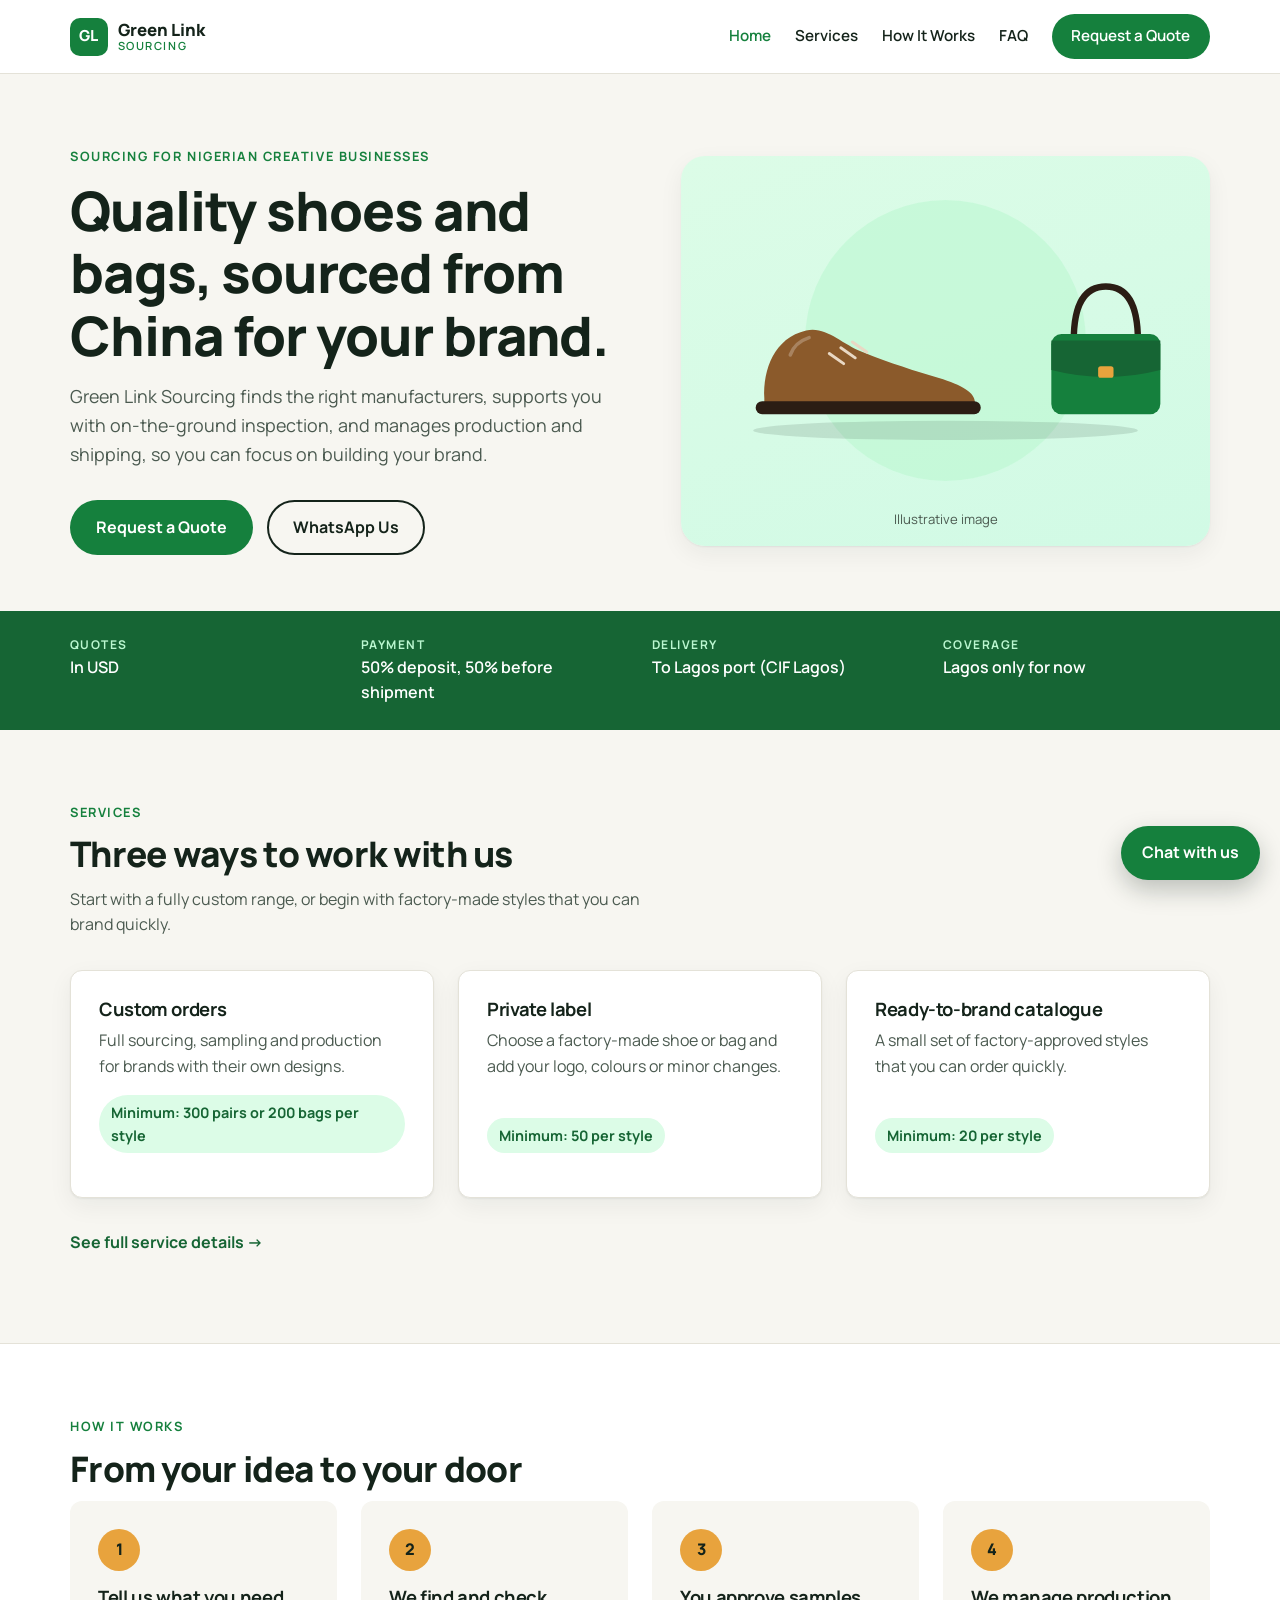
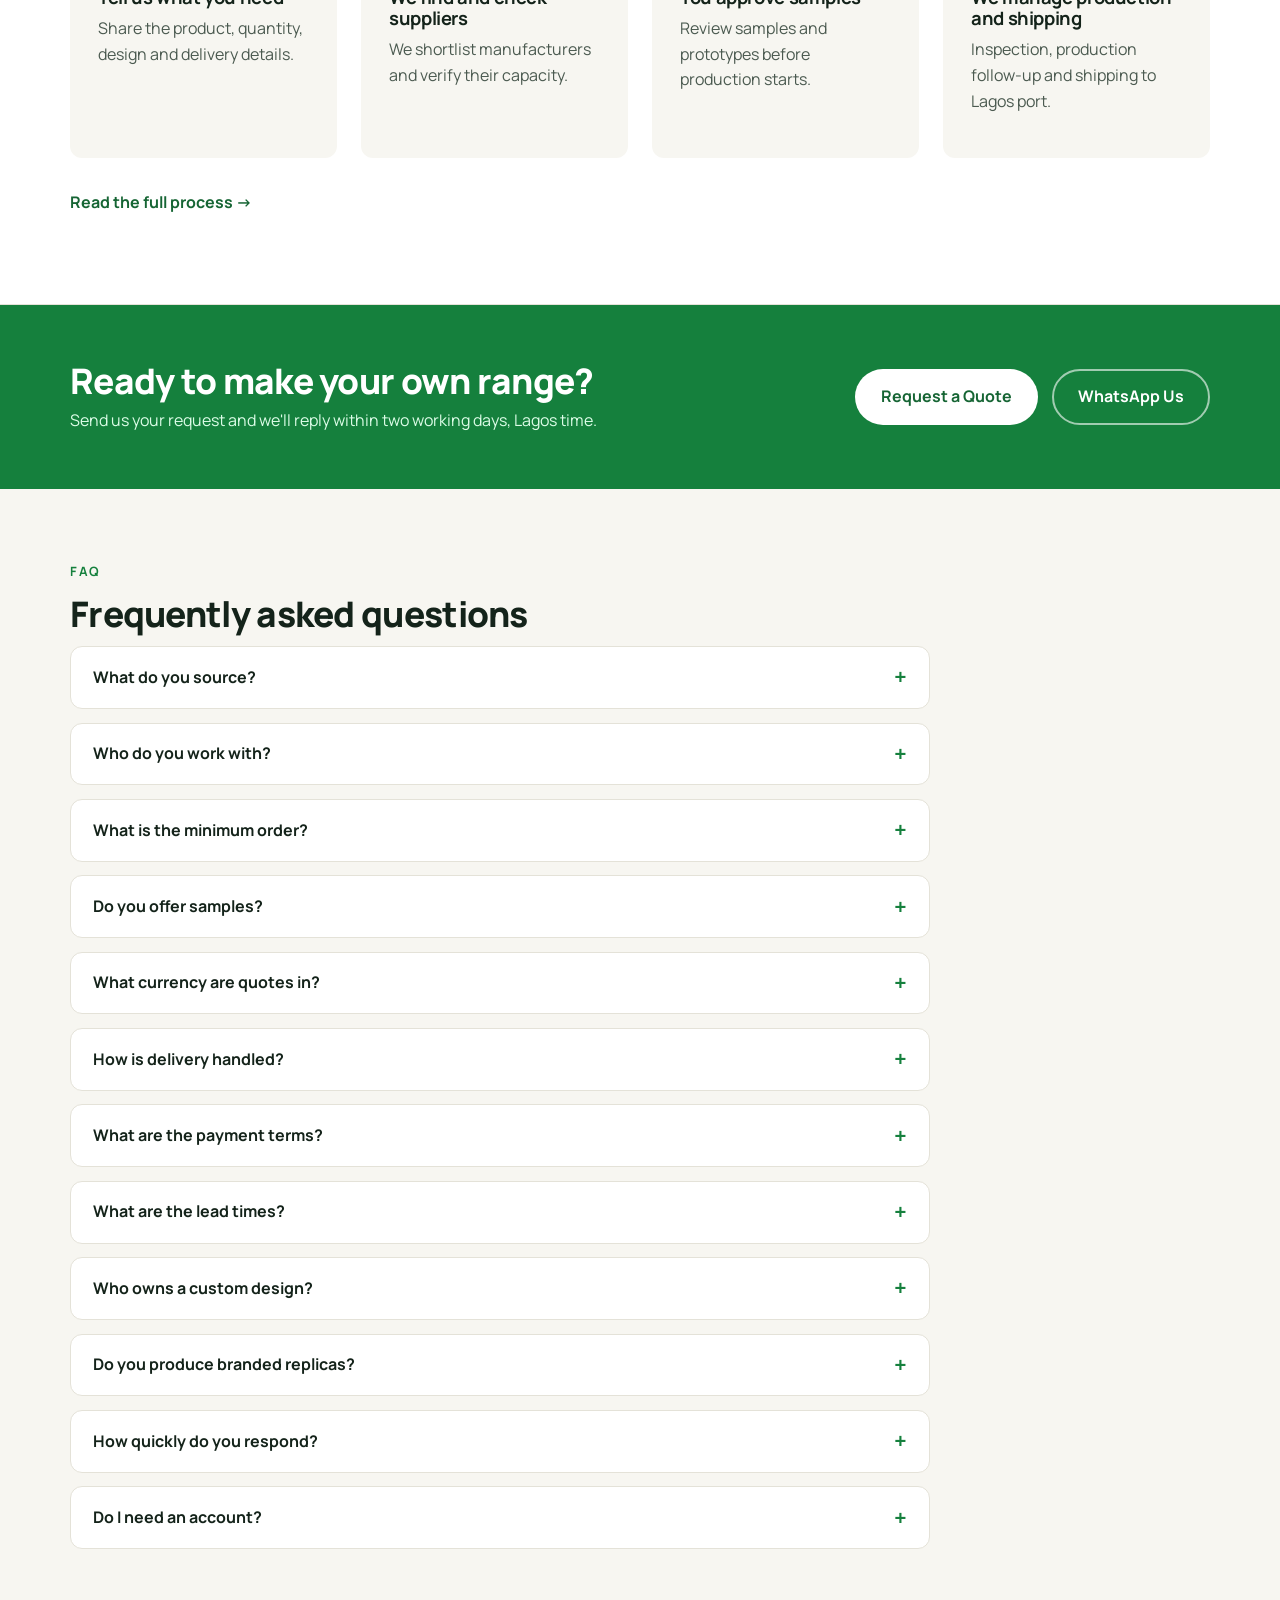
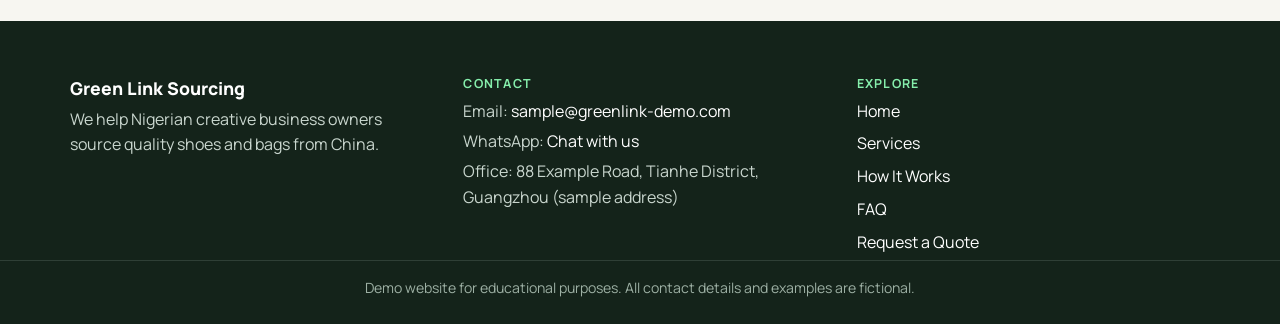
==== index.html @ 5f779cd2 "second commit" ====
<!DOCTYPE html>
<html lang="en">
<head>
  <meta charset="UTF-8">
  <meta name="viewport" content="width=device-width, initial-scale=1.0">
  <title>Green Link Sourcing | Shoes and Bags from China for Nigerian Brands</title>
  <meta name="description" content="Green Link Sourcing helps Nigerian creative business owners source quality shoes and bags from China. Manufacturer matching, on-the-ground inspection, production and shipping. Demo website for educational purposes.">
  <meta property="og:title" content="Green Link Sourcing">
  <meta property="og:description" content="Quality shoes and bags, sourced from China for Nigerian creative brands.">
  <meta property="og:type" content="website">
  <link rel="icon" href="images/favicon.svg" type="image/svg+xml">
  <link rel="preconnect" href="https://fonts.googleapis.com">
  <link rel="preconnect" href="https://fonts.gstatic.com" crossorigin>
  <link href="https://fonts.googleapis.com/css2?family=Manrope:wght@400;500;600;700;800&display=swap" rel="stylesheet">
  <link rel="stylesheet" href="css/styles.css">
</head>
<body>

<a class="skip-link" href="#content">Skip to content</a>

<header class="site-header">
  <div class="container nav-wrap">
    <a href="index.html" class="logo" aria-label="Green Link Sourcing home">
      <span class="logo-mark" aria-hidden="true">GL</span>
      <span class="logo-text">Green Link <small>Sourcing</small></span>
    </a>
    <button class="nav-toggle" aria-label="Open menu" aria-expanded="false" aria-controls="main-nav">Menu</button>
    <nav class="main-nav" id="main-nav" aria-label="Main">
      <a href="index.html">Home</a>
      <a href="services.html">Services</a>
      <a href="how-it-works.html">How It Works</a>
      <a href="faq.html">FAQ</a>
      <a href="quote.html" class="btn btn-primary btn-small">Request a Quote</a>
    </nav>
  </div>
</header>

<main id="content">
  <section class="hero">
    <div class="container hero-grid">
      <div class="hero-copy">
        <p class="eyebrow">Sourcing for Nigerian creative businesses</p>
        <h1>Quality shoes and bags, sourced from China for your brand.</h1>
        <p class="lead">Green Link Sourcing finds the right manufacturers, supports you with on-the-ground inspection, and manages production and shipping, so you can focus on building your brand.</p>
        <div class="hero-actions">
          <a href="quote.html" class="btn btn-primary">Request a Quote</a>
          <a href="https://wa.me/234XXXXXXXXXX" class="btn btn-outline" target="_blank" rel="noopener">WhatsApp Us</a>
        </div>
      </div>
      <figure class="hero-art">
        <img src="images/hero.svg" alt="Illustration of a brown leather shoe and a green handbag" width="600" height="400">
        <figcaption>Illustrative image</figcaption>
      </figure>
    </div>
  </section>

  <section class="terms-strip" aria-label="Terms at a glance">
    <div class="container terms-grid">
      <div><span class="terms-label">Quotes</span><span class="terms-value">In USD</span></div>
      <div><span class="terms-label">Payment</span><span class="terms-value">50% deposit, 50% before shipment</span></div>
      <div><span class="terms-label">Delivery</span><span class="terms-value">To Lagos port (CIF Lagos)</span></div>
      <div><span class="terms-label">Coverage</span><span class="terms-value">Lagos only for now</span></div>
    </div>
  </section>

  <section class="section">
    <div class="container">
      <p class="eyebrow">Services</p>
      <h2>Three ways to work with us</h2>
      <p class="section-intro">Start with a fully custom range, or begin with factory-made styles that you can brand quickly.</p>
      <div class="card-grid">
        <article class="card tier-card">
          <h3>Custom orders</h3>
          <p>Full sourcing, sampling and production for brands with their own designs.</p>
          <p class="moq">Minimum: 300 pairs or 200 bags per style</p>
        </article>
        <article class="card tier-card">
          <h3>Private label</h3>
          <p>Choose a factory-made shoe or bag and add your logo, colours or minor changes.</p>
          <p class="moq">Minimum: 50 per style</p>
        </article>
        <article class="card tier-card">
          <h3>Ready-to-brand catalogue</h3>
          <p>A small set of factory-approved styles that you can order quickly.</p>
          <p class="moq">Minimum: 20 per style</p>
        </article>
      </div>
      <p class="link-row"><a href="services.html">See full service details &rarr;</a></p>
    </div>
  </section>

  <section class="section section-alt">
    <div class="container">
      <p class="eyebrow">How it works</p>
      <h2>From your idea to your door</h2>
      <div class="steps steps-compact">
        <div class="step">
          <div class="step-number">1</div>
          <h3>Tell us what you need</h3>
          <p>Share the product, quantity, design and delivery details.</p>
        </div>
        <div class="step">
          <div class="step-number">2</div>
          <h3>We find and check suppliers</h3>
          <p>We shortlist manufacturers and verify their capacity.</p>
        </div>
        <div class="step">
          <div class="step-number">3</div>
          <h3>You approve samples</h3>
          <p>Review samples and prototypes before production starts.</p>
        </div>
        <div class="step">
          <div class="step-number">4</div>
          <h3>We manage production and shipping</h3>
          <p>Inspection, production follow-up and shipping to Lagos port.</p>
        </div>
      </div>
      <p class="link-row"><a href="how-it-works.html">Read the full process &rarr;</a></p>
    </div>
  </section>

  <section class="cta-band">
    <div class="container cta-inner">
      <div>
        <h2>Ready to make your own range?</h2>
        <p>Send us your request and we'll reply within two working days, Lagos time.</p>
      </div>
      <div class="cta-actions">
        <a href="quote.html" class="btn btn-light">Request a Quote</a>
        <a href="https://wa.me/234XXXXXXXXXX" class="btn btn-ghost" target="_blank" rel="noopener">WhatsApp Us</a>
      </div>
    </div>
  </section>

  <section class="section" id="faq">
    <div class="container">
      <p class="eyebrow">FAQ</p>
      <h2>Frequently asked questions</h2>
      <div class="faq-list" data-faq></div>
    </div>
  </section>
</main>

<footer class="site-footer">
  <div class="container footer-grid">
    <div>
      <p class="footer-brand">Green Link Sourcing</p>
      <p>We help Nigerian creative business owners source quality shoes and bags from China.</p>
    </div>
    <div>
      <p class="footer-heading">Contact</p>
      <p>Email: <a href="mailto:sample@greenlink-demo.com">sample@greenlink-demo.com</a></p>
      <p>WhatsApp: <a href="https://wa.me/234XXXXXXXXXX" target="_blank" rel="noopener">Chat with us</a></p>
      <p>Office: 88 Example Road, Tianhe District, Guangzhou (sample address)</p>
    </div>
    <div>
      <p class="footer-heading">Explore</p>
      <div class="footer-links">
        <a href="index.html">Home</a>
        <a href="services.html">Services</a>
        <a href="how-it-works.html">How It Works</a>
        <a href="faq.html">FAQ</a>
        <a href="quote.html">Request a Quote</a>
      </div>
    </div>
  </div>
  <p class="demo-note">Demo website for educational purposes. All contact details and examples are fictional.</p>
</footer>

<script src="js/main.js"></script>
</body>
</html>
---- css/styles.css ----
:root {
  --green: #15803D;
  --green-dark: #166534;
  --green-soft: #DCFCE7;
  --green-mist: #F0FDF4;
  --ink: #14231A;
  --muted: #4B5A50;
  --cream: #F7F6F1;
  --white: #FFFFFF;
  --line: #E4E2D8;
  --amber: #E8A33D;
  --radius: 12px;
  --shadow: 0 1px 2px rgba(20, 35, 26, 0.06), 0 8px 24px rgba(20, 35, 26, 0.06);
}

* { box-sizing: border-box; }
html { scroll-behavior: smooth; }

body {
  margin: 0;
  font-family: "Manrope", system-ui, -apple-system, "Segoe UI", Roboto, Arial, sans-serif;
  color: var(--ink);
  background: var(--cream);
  line-height: 1.6;
  -webkit-font-smoothing: antialiased;
}

img { max-width: 100%; display: block; }
a { color: var(--green-dark); }
h1, h2, h3 { line-height: 1.15; color: var(--ink); letter-spacing: -0.02em; margin: 0; }
h1 { font-size: clamp(2.1rem, 4.6vw, 3.4rem); font-weight: 800; margin-bottom: 1rem; }
h2 { font-size: clamp(1.6rem, 3vw, 2.2rem); font-weight: 800; margin-bottom: 0.75rem; }
h3 { font-size: 1.15rem; font-weight: 700; margin-bottom: 0.5rem; }
p { color: var(--muted); margin: 0 0 1rem; }
:focus-visible { outline: 3px solid var(--amber); outline-offset: 2px; border-radius: 4px; }

.container { width: min(1140px, 92%); margin: 0 auto; }
.narrow { max-width: 780px; }
.hidden { display: none !important; }

.skip-link {
  position: absolute;
  left: -999px;
  top: 0;
  background: var(--ink);
  color: var(--white);
  padding: 0.5rem 1rem;
  z-index: 200;
}
.skip-link:focus { left: 1rem; top: 1rem; }

.eyebrow {
  font-size: 0.8rem;
  font-weight: 700;
  letter-spacing: 0.12em;
  text-transform: uppercase;
  color: var(--green);
  margin-bottom: 0.75rem;
}
.lead { font-size: 1.12rem; max-width: 60ch; }
.section-intro { max-width: 60ch; margin-bottom: 2rem; }
.link-row { margin-top: 2rem; font-weight: 700; }
.link-row a { text-decoration: none; }
.link-row a:hover { text-decoration: underline; }

/* Header */
.site-header {
  background: var(--white);
  border-bottom: 1px solid var(--line);
  position: sticky;
  top: 0;
  z-index: 50;
  transition: box-shadow 0.2s;
}
.site-header.scrolled { box-shadow: var(--shadow); }
.nav-wrap {
  display: flex;
  align-items: center;
  justify-content: space-between;
  padding: 0.9rem 0;
  position: relative;
}
.logo {
  display: flex;
  align-items: center;
  gap: 0.6rem;
  text-decoration: none;
  color: var(--ink);
}
.logo-mark {
  width: 38px;
  height: 38px;
  border-radius: 10px;
  background: var(--green);
  color: var(--white);
  font-weight: 800;
  font-size: 0.95rem;
  display: grid;
  place-items: center;
  letter-spacing: 0.02em;
}
.logo-text { font-weight: 800; font-size: 1.05rem; line-height: 1.1; }
.logo-text small { display: block; font-size: 0.7rem; font-weight: 600; letter-spacing: 0.14em; text-transform: uppercase; color: var(--green); }

.nav-toggle {
  display: none;
  background: none;
  border: 1px solid var(--line);
  border-radius: 8px;
  font: inherit;
  font-weight: 600;
  padding: 0.4rem 0.8rem;
  cursor: pointer;
  color: var(--ink);
}
.main-nav { display: flex; align-items: center; gap: 1.5rem; }
.main-nav a {
  color: var(--ink);
  text-decoration: none;
  font-weight: 600;
  font-size: 0.95rem;
}
.main-nav a:hover { color: var(--green); }
.main-nav a.active { color: var(--green); }
.main-nav a.btn-primary { color: var(--white); }

/* Buttons */
.btn {
  display: inline-block;
  padding: 0.8rem 1.5rem;
  border-radius: 999px;
  font-weight: 700;
  font-size: 1rem;
  font-family: inherit;
  text-decoration: none;
  border: 2px solid transparent;
  cursor: pointer;
  transition: background 0.2s, color 0.2s, border-color 0.2s;
}
.btn-primary { background: var(--green); color: var(--white); }
.btn-primary:hover { background: var(--green-dark); }
.btn-outline { border-color: var(--ink); color: var(--ink); background: transparent; }
.btn-outline:hover { background: var(--ink); color: var(--white); }
.btn-light { background: var(--white); color: var(--green-dark); }
.btn-light:hover { background: var(--green-soft); }
.btn-ghost { border-color: rgba(255, 255, 255, 0.6); color: var(--white); background: transparent; }
.btn-ghost:hover { background: rgba(255, 255, 255, 0.12); }
.btn-small { padding: 0.5rem 1.1rem; font-size: 0.92rem; }

/* Hero */
.hero { padding: 4.5rem 0 3.5rem; }
.hero-grid {
  display: grid;
  grid-template-columns: 1.05fr 1fr;
  gap: 3.5rem;
  align-items: center;
}
.hero-actions { display: flex; gap: 0.9rem; flex-wrap: wrap; margin-top: 2rem; }
.hero-art {
  margin: 0;
  background: linear-gradient(160deg, var(--green-soft), #D1FAE5);
  border-radius: 24px;
  padding: 1.5rem 1.5rem 1rem;
  box-shadow: var(--shadow);
}
.hero-art img { width: 100%; height: auto; }
.hero-art figcaption {
  text-align: center;
  font-size: 0.82rem;
  color: var(--muted);
  margin-top: 0.5rem;
}

/* Terms strip */
.terms-strip { background: var(--green-dark); color: var(--white); padding: 1.5rem 0; }
.terms-grid {
  display: grid;
  grid-template-columns: repeat(4, 1fr);
  gap: 1.5rem;
}
.terms-label {
  display: block;
  font-size: 0.75rem;
  text-transform: uppercase;
  letter-spacing: 0.12em;
  color: #BBF7D0;
  font-weight: 700;
}
.terms-value { display: block; font-weight: 600; }

/* Sections */
.section { padding: 4.5rem 0; }
.section-alt { background: var(--white); border-top: 1px solid var(--line); border-bottom: 1px solid var(--line); }
.page-hero { padding: 4rem 0 1.5rem; }

/* Cards */
.card-grid {
  display: grid;
  grid-template-columns: repeat(auto-fit, minmax(250px, 1fr));
  gap: 1.5rem;
}
.card {
  background: var(--white);
  border: 1px solid var(--line);
  border-radius: var(--radius);
  padding: 1.75rem;
  box-shadow: var(--shadow);
}
.tier-card { display: flex; flex-direction: column; }
.tier-card p:last-child { margin-top: auto; }
.moq {
  display: inline-block;
  background: var(--green-soft);
  color: var(--green-dark) !important;
  font-weight: 700;
  font-size: 0.9rem;
  padding: 0.35rem 0.75rem;
  border-radius: 999px;
  align-self: flex-start;
  margin-top: 0.75rem;
}

/* Steps */
.steps {
  display: grid;
  grid-template-columns: repeat(auto-fit, minmax(230px, 1fr));
  gap: 1.5rem;
}
.steps-compact { margin-top: 0.5rem; }
.step {
  background: var(--cream);
  border-radius: var(--radius);
  padding: 1.75rem;
}
.step-number {
  width: 42px;
  height: 42px;
  border-radius: 50%;
  background: var(--amber);
  color: var(--ink);
  font-weight: 800;
  display: grid;
  place-items: center;
  margin-bottom: 1rem;
}

/* Terms table (How It Works) */
.terms-table {
  margin: 0;
  background: var(--white);
  border: 1px solid var(--line);
  border-radius: var(--radius);
  overflow: hidden;
}
.terms-table div {
  display: grid;
  grid-template-columns: 220px 1fr;
  gap: 1rem;
  padding: 1rem 1.5rem;
  border-bottom: 1px solid var(--line);
}
.terms-table div:last-child { border-bottom: none; }
.terms-table dt { font-weight: 700; color: var(--ink); }
.terms-table dd { margin: 0; color: var(--muted); }

/* Services detail */
.tier-stack { display: grid; gap: 1.5rem; }
.tier-detail {
  background: var(--white);
  border: 1px solid var(--line);
  border-radius: var(--radius);
  padding: 2rem;
  display: grid;
  grid-template-columns: 1.2fr 1fr;
  gap: 2rem;
  box-shadow: var(--shadow);
}
.tier-tag {
  display: inline-block;
  font-size: 0.78rem;
  font-weight: 700;
  text-transform: uppercase;
  letter-spacing: 0.1em;
  color: var(--green-dark);
  background: var(--green-soft);
  padding: 0.25rem 0.65rem;
  border-radius: 999px;
  margin-bottom: 0.9rem;
}
.tier-facts { margin: 0; display: grid; gap: 1rem; align-content: start; }
.tier-facts div { border-left: 3px solid var(--green); padding-left: 1rem; }
.tier-facts dt { font-size: 0.8rem; text-transform: uppercase; letter-spacing: 0.1em; color: var(--muted); font-weight: 700; }
.tier-facts dd { margin: 0.15rem 0 0; font-weight: 600; color: var(--ink); }
.notes {
  margin-top: 2.5rem;
  background: var(--green-mist);
  border: 1px solid var(--green-soft);
  border-radius: var(--radius);
  padding: 1.75rem 2rem;
}
.notes ul { margin: 0; padding-left: 1.2rem; color: var(--muted); }
.notes li { margin-bottom: 0.4rem; }

/* CTA band */
.cta-band { background: var(--green); color: var(--white); padding: 3.5rem 0; }
.cta-band h2 { color: var(--white); margin-bottom: 0.4rem; }
.cta-band p { color: #DCFCE7; margin: 0; }
.cta-inner { display: flex; justify-content: space-between; align-items: center; gap: 2rem; flex-wrap: wrap; }
.cta-actions { display: flex; gap: 0.9rem; flex-wrap: wrap; }

/* FAQ */
.faq-list { display: grid; gap: 0.85rem; max-width: 860px; }
.faq-list details {
  background: var(--white);
  border: 1px solid var(--line);
  border-radius: var(--radius);
  padding: 1.1rem 1.4rem;
  transition: border-color 0.2s;
}
.faq-list details[open] { border-color: var(--green); }
.faq-list summary {
  cursor: pointer;
  font-weight: 700;
  color: var(--ink);
  list-style: none;
  display: flex;
  justify-content: space-between;
  align-items: center;
  gap: 1rem;
}
.faq-list summary::-webkit-details-marker { display: none; }
.faq-list summary::after {
  content: "+";
  font-size: 1.4rem;
  line-height: 1;
  color: var(--green);
  transition: transform 0.2s;
}
.faq-list details[open] summary::after { content: "–"; }
.faq-list details p { margin: 0.8rem 0 0; }

/* Quote form */
.quote-form {
  background: var(--white);
  border: 1px solid var(--line);
  border-radius: 16px;
  padding: 2.25rem;
  box-shadow: var(--shadow);
}
.form-row {
  display: grid;
  grid-template-columns: 1fr 1fr;
  gap: 1rem;
}
.form-group { margin-bottom: 1.1rem; }
.form-group label {
  display: block;
  font-weight: 700;
  font-size: 0.92rem;
  margin-bottom: 0.4rem;
  color: var(--ink);
}
.form-group input,
.form-group select,
.form-group textarea {
  width: 100%;
  padding: 0.7rem 0.85rem;
  border: 1px solid var(--line);
  border-radius: 10px;
  font: inherit;
  color: var(--ink);
  background: var(--cream);
}
.form-group input:focus,
.form-group select:focus,
.form-group textarea:focus {
  outline: 2px solid var(--green);
  border-color: transparent;
}
.field-note { font-size: 0.85rem; margin: 0.4rem 0 0; }
.checkbox-group label { font-weight: 500; display: flex; gap: 0.6rem; font-size: 0.95rem; }
.checkbox-group input { width: auto; margin-top: 0.35rem; }
.form-status { color: var(--green-dark); font-weight: 700; min-height: 1.5rem; }
.form-status.error { color: #B42318; }
.confirmation {
  background: var(--white);
  border: 2px solid var(--green);
  border-radius: 16px;
  padding: 2.25rem;
}

/* Footer */
.site-footer {
  background: var(--ink);
  color: #C9D6CE;
  padding: 3rem 0 1.25rem;
  margin-top: 0;
}
.site-footer a { color: var(--white); text-decoration: none; }
.site-footer a:hover { text-decoration: underline; }
.site-footer p { color: #C9D6CE; margin: 0.3rem 0; }
.footer-brand { color: var(--white) !important; font-weight: 800; font-size: 1.1rem; }
.footer-heading { color: #86EFAC !important; font-weight: 700; text-transform: uppercase; letter-spacing: 0.1em; font-size: 0.78rem; }
.footer-grid {
  display: grid;
  grid-template-columns: repeat(3, 1fr);
  gap: 2.5rem;
}
.footer-links { display: flex; flex-direction: column; gap: 0.45rem; }
.demo-note {
  border-top: 1px solid #2F3F36;
  margin-top: 2.5rem;
  padding-top: 1rem;
  font-size: 0.88rem;
  text-align: center;
  color: #9DB0A4 !important;
}

/* Chat widget */
.chat-toggle {
  position: fixed;
  bottom: 1.25rem;
  right: 1.25rem;
  background: var(--green);
  color: var(--white);
  border: none;
  border-radius: 999px;
  padding: 0.9rem 1.3rem;
  font: inherit;
  font-weight: 700;
  cursor: pointer;
  box-shadow: 0 10px 24px rgba(20, 35, 26, 0.25);
  z-index: 100;
}
.chat-toggle:hover { background: var(--green-dark); }
.chat-panel {
  position: fixed;
  bottom: 5.25rem;
  right: 1.25rem;
  width: min(370px, calc(100vw - 2.5rem));
  height: min(480px, calc(100dvh - 8rem));
  background: var(--white);
  border: 1px solid var(--line);
  border-radius: 16px;
  box-shadow: 0 16px 40px rgba(20, 35, 26, 0.25);
  display: flex;
  flex-direction: column;
  z-index: 100;
  overflow: hidden;
}
.chat-panel[hidden] { display: none; }
.chat-header {
  background: var(--green-dark);
  color: var(--white);
  padding: 0.9rem 1.1rem;
  display: flex;
  justify-content: space-between;
  align-items: center;
  font-weight: 700;
}
.chat-close {
  background: none;
  border: none;
  color: var(--white);
  font-size: 1.4rem;
  line-height: 1;
  cursor: pointer;
}
.chat-messages {
  flex: 1;
  overflow-y: auto;
  padding: 1rem;
  display: flex;
  flex-direction: column;
  gap: 0.6rem;
}
.msg {
  max-width: 85%;
  padding: 0.6rem 0.9rem;
  border-radius: 14px;
  font-size: 0.95rem;
  white-space: pre-wrap;
}
.msg.user { align-self: flex-end; background: var(--green); color: var(--white); }
.msg.bot { align-self: flex-start; background: var(--cream); color: var(--ink); border: 1px solid var(--line); }
.chat-form {
  display: flex;
  gap: 0.5rem;
  padding: 0.75rem;
  border-top: 1px solid var(--line);
}
.chat-form input {
  flex: 1;
  min-width: 0;
  padding: 0.6rem 0.8rem;
  border: 1px solid var(--line);
  border-radius: 10px;
  font: inherit;
}
.chat-form button {
  background: var(--green);
  color: var(--white);
  border: none;
  border-radius: 10px;
  padding: 0 1rem;
  font: inherit;
  font-weight: 700;
  cursor: pointer;
}
.chat-form button:disabled { opacity: 0.6; cursor: not-allowed; }
.chat-whatsapp {
  display: block;
  text-align: center;
  font-size: 0.85rem;
  font-weight: 700;
  padding: 0 0.75rem 0.75rem;
}

/* Responsive */
@media (max-width: 960px) {
  .terms-grid { grid-template-columns: repeat(2, 1fr); }
  .tier-detail { grid-template-columns: 1fr; }
}

@media (max-width: 860px) {
  .hero-grid,
  .footer-grid { grid-template-columns: 1fr; }
  .form-row { grid-template-columns: 1fr; }
  .terms-table div { grid-template-columns: 1fr; gap: 0.25rem; }
}

@media (max-width: 760px) {
  .nav-toggle { display: block; }
  .main-nav {
    display: none;
    position: absolute;
    top: 100%;
    left: 0;
    right: 0;
    background: var(--white);
    flex-direction: column;
    align-items: stretch;
    padding: 1rem 4%;
    border-bottom: 1px solid var(--line);
    gap: 0.9rem;
    box-shadow: var(--shadow);
  }
  .main-nav.open { display: flex; }
  .hero { padding: 2.5rem 0; }
  .section { padding: 3rem 0; }
  .quote-form { padding: 1.4rem; }
  .cta-inner { text-align: left; }
  .terms-grid { gap: 1rem; }
}

@media (max-width: 480px) {
  .terms-grid { grid-template-columns: 1fr; }
}
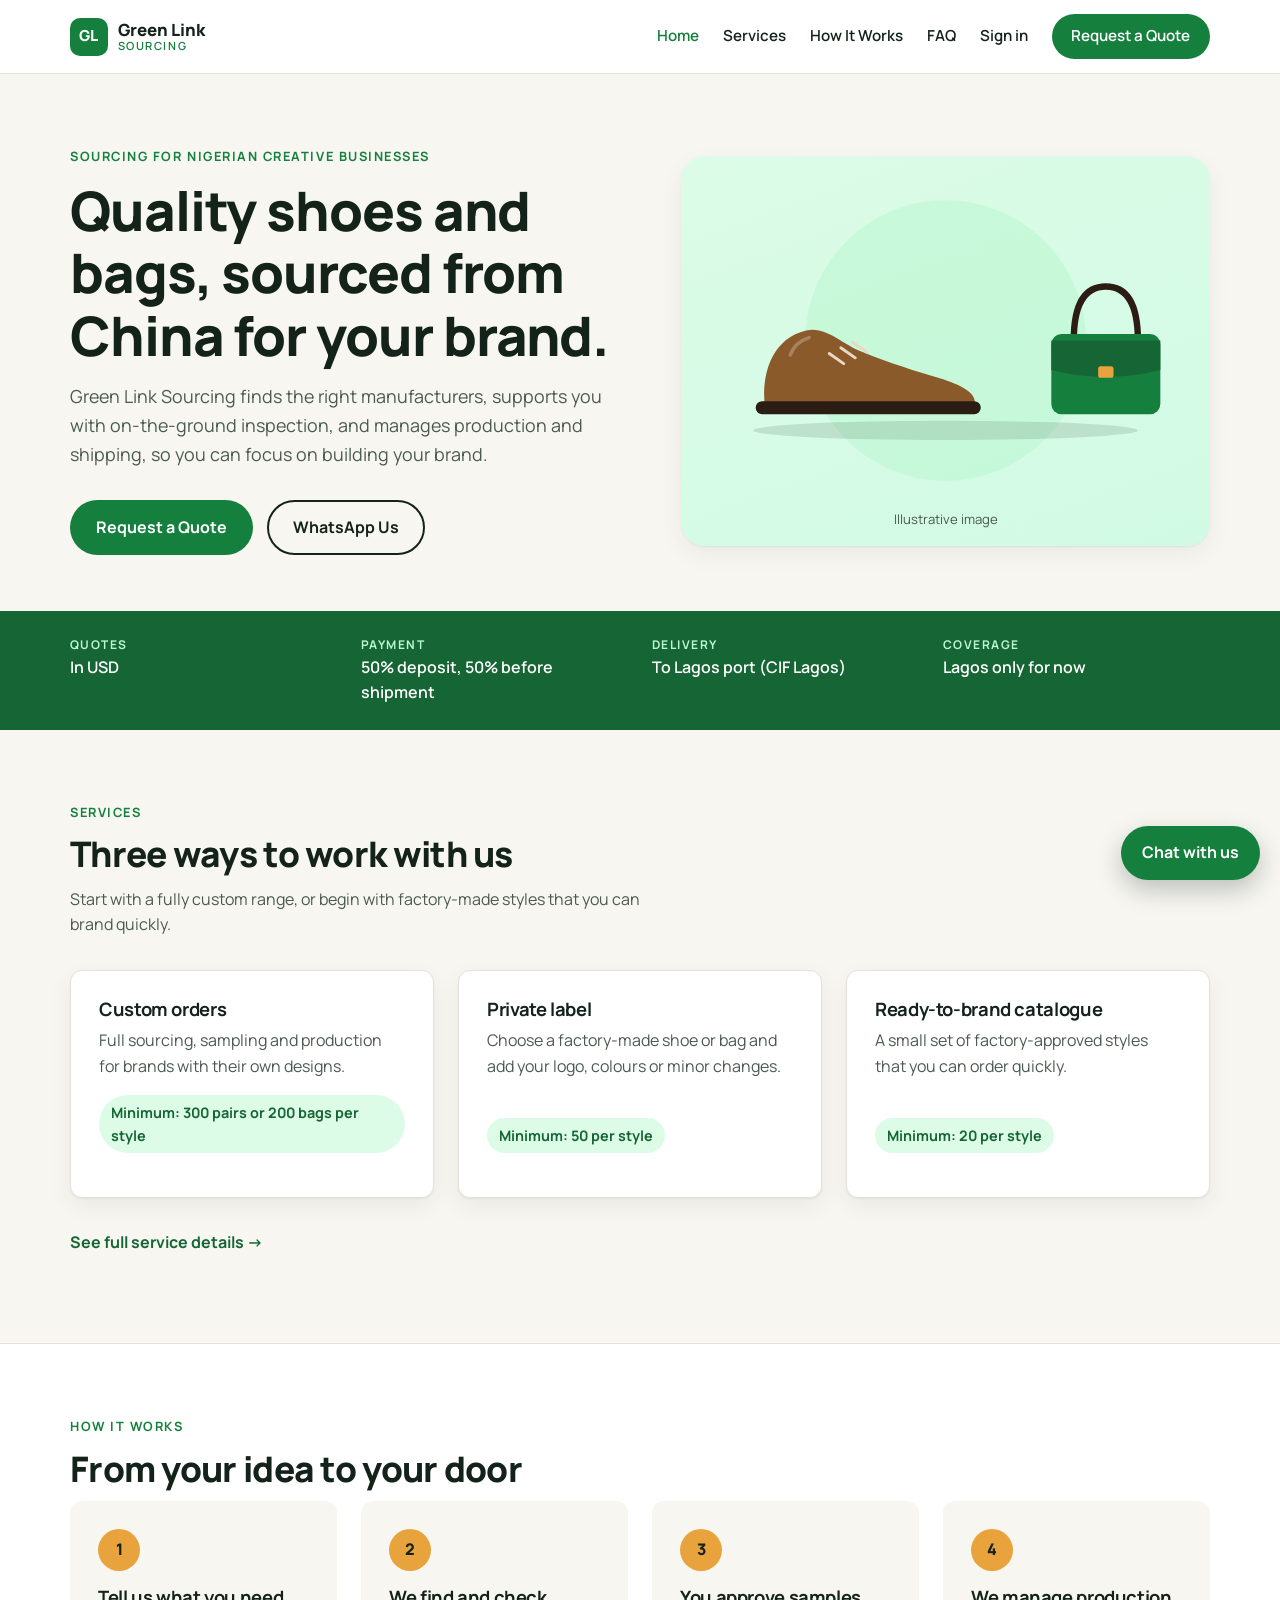
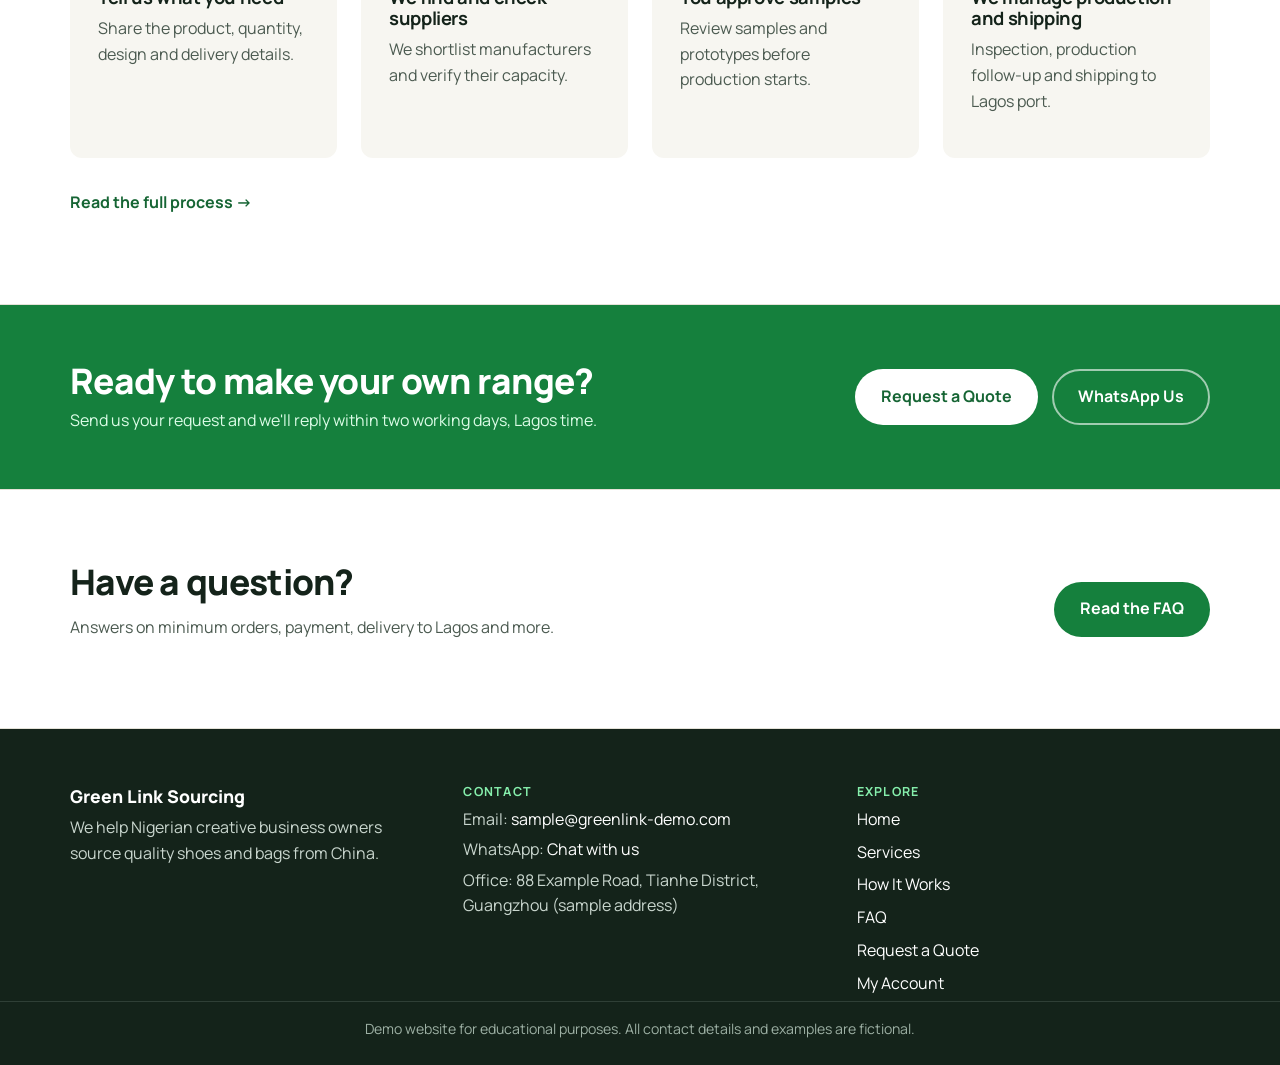
==== commit 1cbfbb03: "v2.0" ====
--- a/index.html
+++ b/index.html
@@ -30,6 +30,7 @@
       <a href="services.html">Services</a>
       <a href="how-it-works.html">How It Works</a>
       <a href="faq.html">FAQ</a>
+      <a href="account.html" class="nav-account">Sign in</a>
       <a href="quote.html" class="btn btn-primary btn-small">Request a Quote</a>
     </nav>
   </div>
@@ -132,11 +133,15 @@
     </div>
   </section>
 
-  <section class="section" id="faq">
-    <div class="container">
-      <p class="eyebrow">FAQ</p>
-      <h2>Frequently asked questions</h2>
-      <div class="faq-list" data-faq></div>
+  <section class="section section-alt faq-teaser">
+    <div class="container cta-inner">
+      <div>
+        <h2>Have a question?</h2>
+        <p>Answers on minimum orders, payment, delivery to Lagos and more.</p>
+      </div>
+      <div class="cta-actions">
+        <a href="faq.html" class="btn btn-primary">Read the FAQ</a>
+      </div>
     </div>
   </section>
 </main>
@@ -161,6 +166,7 @@
         <a href="how-it-works.html">How It Works</a>
         <a href="faq.html">FAQ</a>
         <a href="quote.html">Request a Quote</a>
+        <a href="account.html">My Account</a>
       </div>
     </div>
   </div>
@@ -168,5 +174,6 @@
 </footer>
 
 <script src="js/main.js"></script>
+<script src="js/account.js"></script>
 </body>
 </html>
--- a/css/styles.css
+++ b/css/styles.css
@@ -556,3 +556,126 @@
 @media (max-width: 480px) {
   .terms-grid { grid-template-columns: 1fr; }
 }
+
+/* Account and navigation additions */
+.nav-account { font-weight: 700; color: var(--ink); text-decoration: none; font-size: 0.95rem; }
+.nav-account:hover { color: var(--green); }
+.demo-banner {
+  background: #FEF3C7;
+  border: 1px solid #FCD34D;
+  border-radius: var(--radius);
+  padding: 0.9rem 1.2rem;
+  margin-bottom: 1.5rem;
+}
+.demo-banner p { color: #78350F; margin: 0; font-size: 0.92rem; }
+.tabs {
+  display: inline-flex;
+  gap: 0.25rem;
+  background: var(--cream);
+  border: 1px solid var(--line);
+  border-radius: 999px;
+  padding: 4px;
+  margin-bottom: 1.75rem;
+}
+.tab {
+  background: none;
+  border: 0;
+  border-radius: 999px;
+  padding: 0.55rem 1.3rem;
+  font: inherit;
+  font-weight: 700;
+  color: var(--muted);
+  cursor: pointer;
+}
+.tab[aria-selected="true"] { background: var(--green); color: var(--white); }
+.form-message { color: #B42318; font-weight: 600; min-height: 1.4rem; margin-top: 0.75rem; }
+.dash-head {
+  display: flex;
+  justify-content: space-between;
+  align-items: flex-end;
+  gap: 1rem;
+  flex-wrap: wrap;
+  margin-bottom: 2rem;
+}
+.dash-head p { margin-bottom: 0; }
+.dash-actions { display: flex; gap: 0.75rem; flex-wrap: wrap; }
+.account-grid {
+  display: grid;
+  grid-template-columns: 1.4fr 1fr;
+  gap: 1.5rem;
+  align-items: start;
+}
+.panel {
+  background: var(--white);
+  border: 1px solid var(--line);
+  border-radius: var(--radius);
+  padding: 1.75rem;
+  box-shadow: var(--shadow);
+}
+.panel-head {
+  display: flex;
+  justify-content: space-between;
+  align-items: center;
+  gap: 1rem;
+  margin-bottom: 0.75rem;
+}
+.badge-demo {
+  font-size: 0.72rem;
+  font-weight: 700;
+  text-transform: uppercase;
+  letter-spacing: 0.08em;
+  background: #FEF3C7;
+  color: #78350F;
+  padding: 0.2rem 0.6rem;
+  border-radius: 999px;
+}
+.timeline { list-style: none; margin: 1.25rem 0 0; padding: 0; }
+.timeline li {
+  position: relative;
+  padding: 0 0 1.25rem 2rem;
+  color: var(--muted);
+}
+.timeline li::before {
+  content: "";
+  position: absolute;
+  left: 0;
+  top: 0.3rem;
+  width: 14px;
+  height: 14px;
+  border-radius: 50%;
+  background: var(--line);
+}
+.timeline li::after {
+  content: "";
+  position: absolute;
+  left: 6px;
+  top: 1.2rem;
+  bottom: 0;
+  width: 2px;
+  background: var(--line);
+}
+.timeline li:last-child { padding-bottom: 0; }
+.timeline li:last-child::after { display: none; }
+.timeline li.done { color: var(--ink); }
+.timeline li.done::before,
+.timeline li.done::after { background: var(--green); }
+.timeline li.current { color: var(--ink); font-weight: 700; }
+.timeline li.current::before {
+  background: var(--amber);
+  box-shadow: 0 0 0 4px rgba(232, 163, 61, 0.25);
+}
+.quote-list { list-style: none; margin: 0; padding: 0; display: grid; gap: 0.75rem; }
+.quote-list li {
+  border: 1px solid var(--line);
+  border-radius: 10px;
+  padding: 0.9rem 1rem;
+  background: var(--cream);
+  color: var(--muted);
+  font-size: 0.92rem;
+}
+.quote-list strong { display: block; color: var(--ink); margin-bottom: 0.15rem; }
+.empty { color: var(--muted); font-size: 0.95rem; }
+.faq-teaser { border-top: 1px solid var(--line); }
+@media (max-width: 860px) {
+  .account-grid { grid-template-columns: 1fr; }
+}
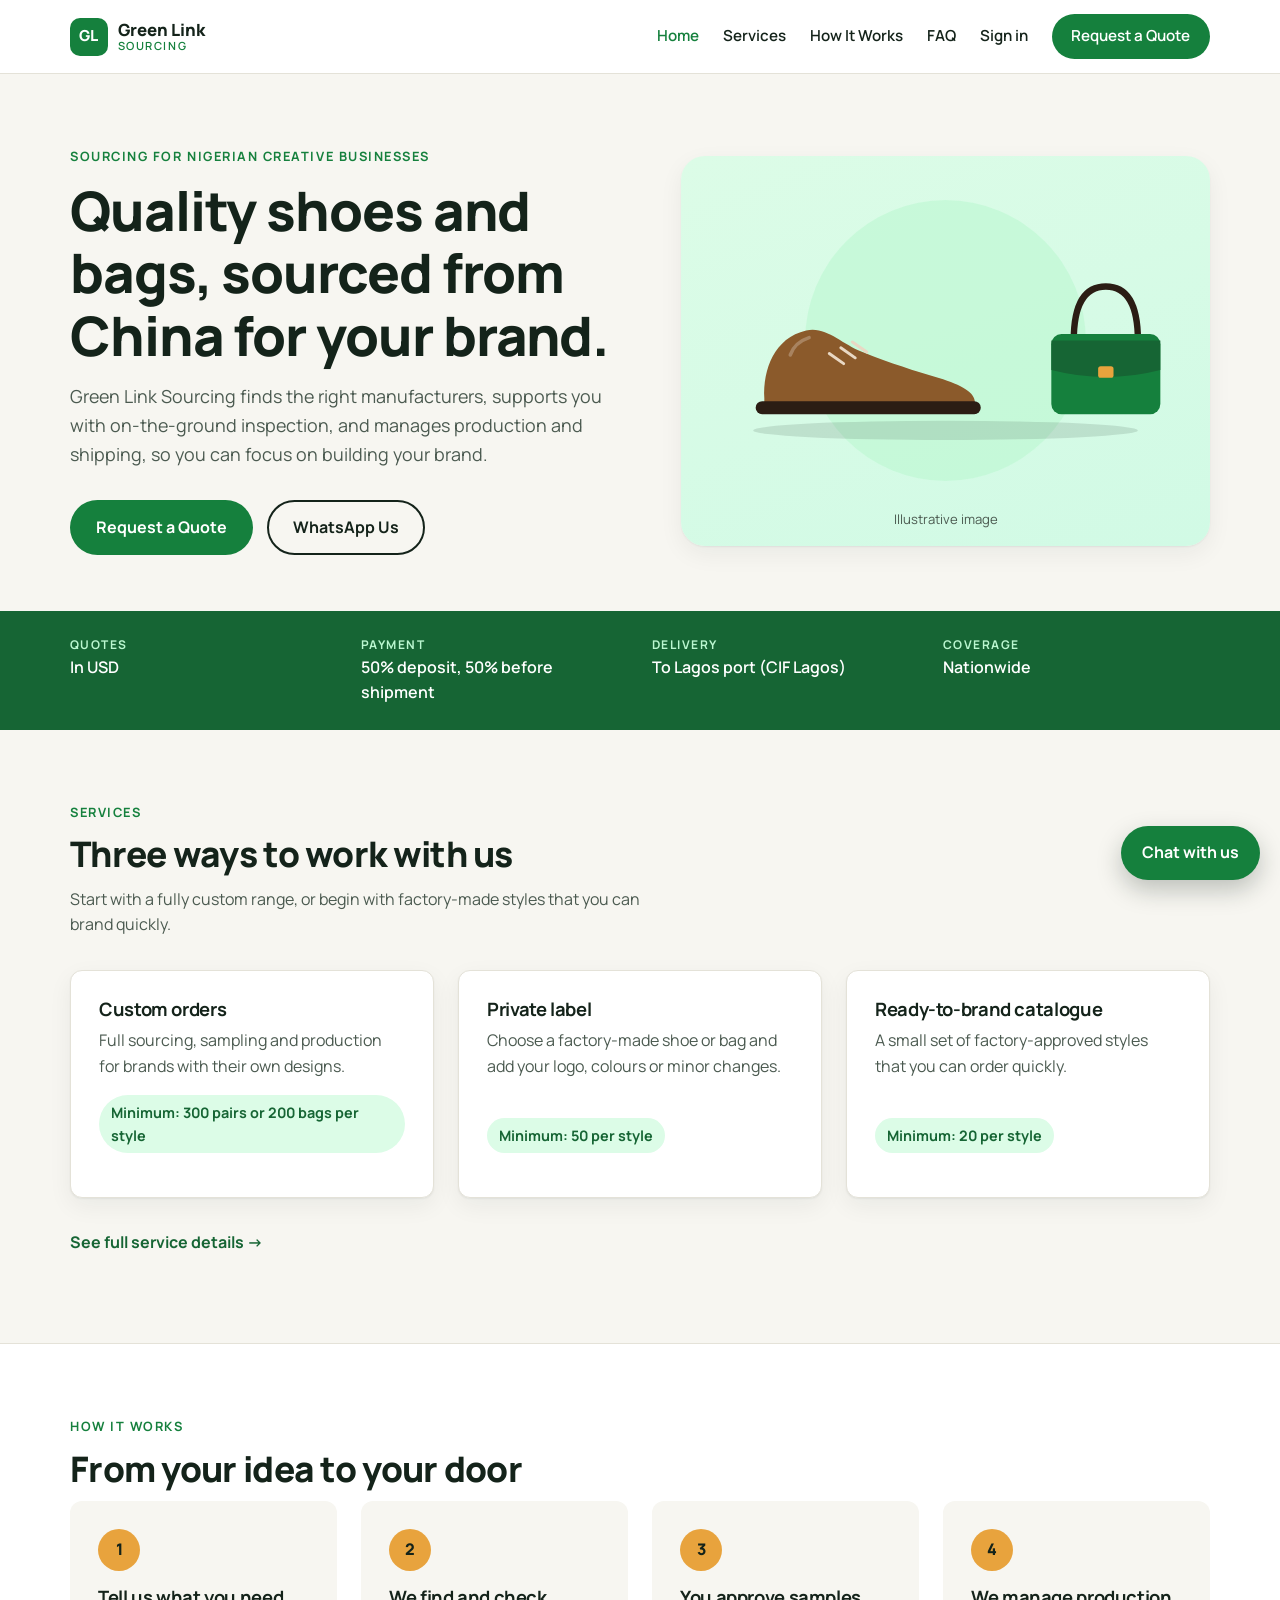
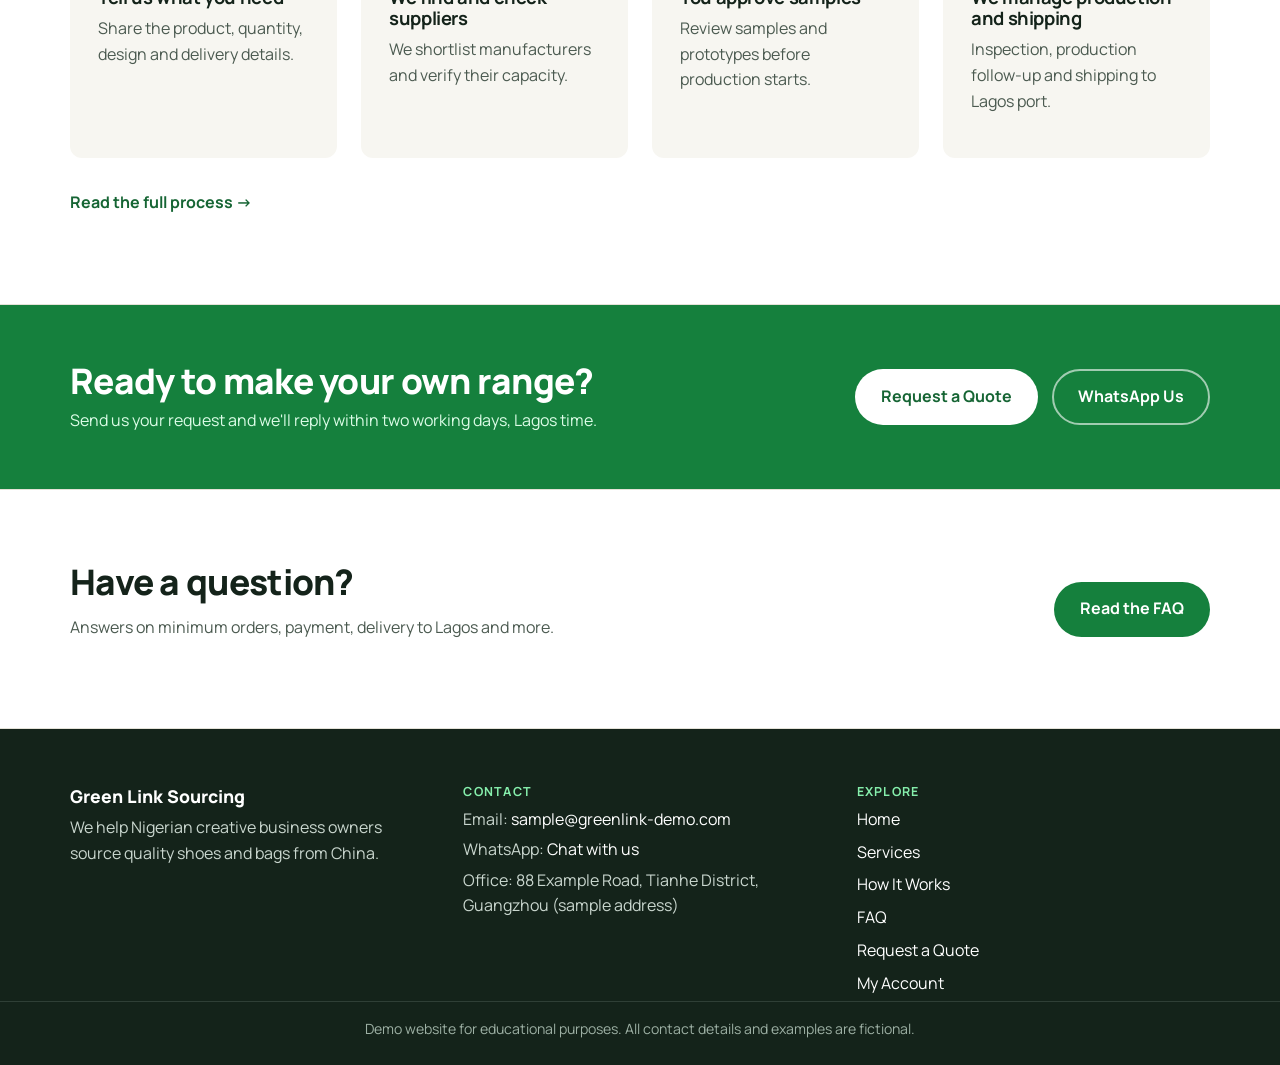
==== commit 22808d48: "Nationwide" ====
--- a/index.html
+++ b/index.html
@@ -60,7 +60,7 @@
       <div><span class="terms-label">Quotes</span><span class="terms-value">In USD</span></div>
       <div><span class="terms-label">Payment</span><span class="terms-value">50% deposit, 50% before shipment</span></div>
       <div><span class="terms-label">Delivery</span><span class="terms-value">To Lagos port (CIF Lagos)</span></div>
-      <div><span class="terms-label">Coverage</span><span class="terms-value">Lagos only for now</span></div>
+      <div><span class="terms-label">Coverage</span><span class="terms-value">Nationwide</span></div>
     </div>
   </section>
 
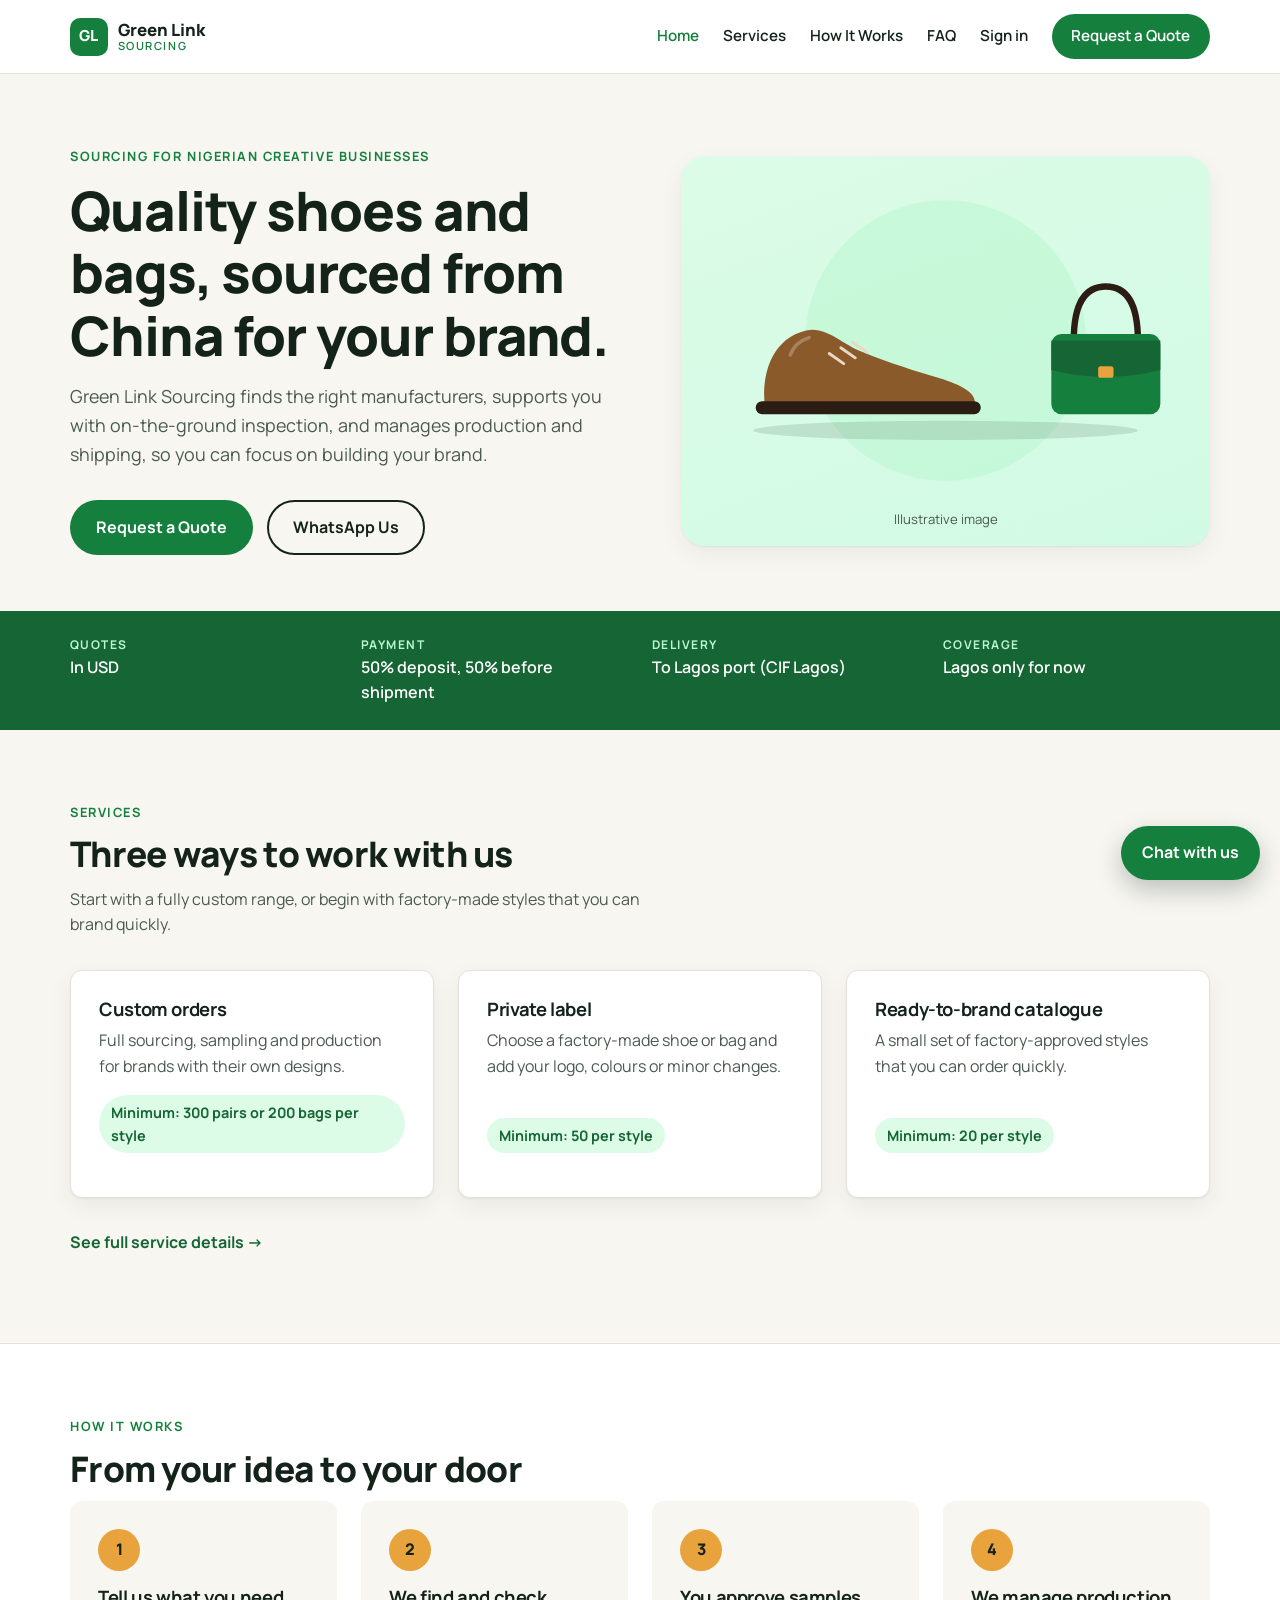
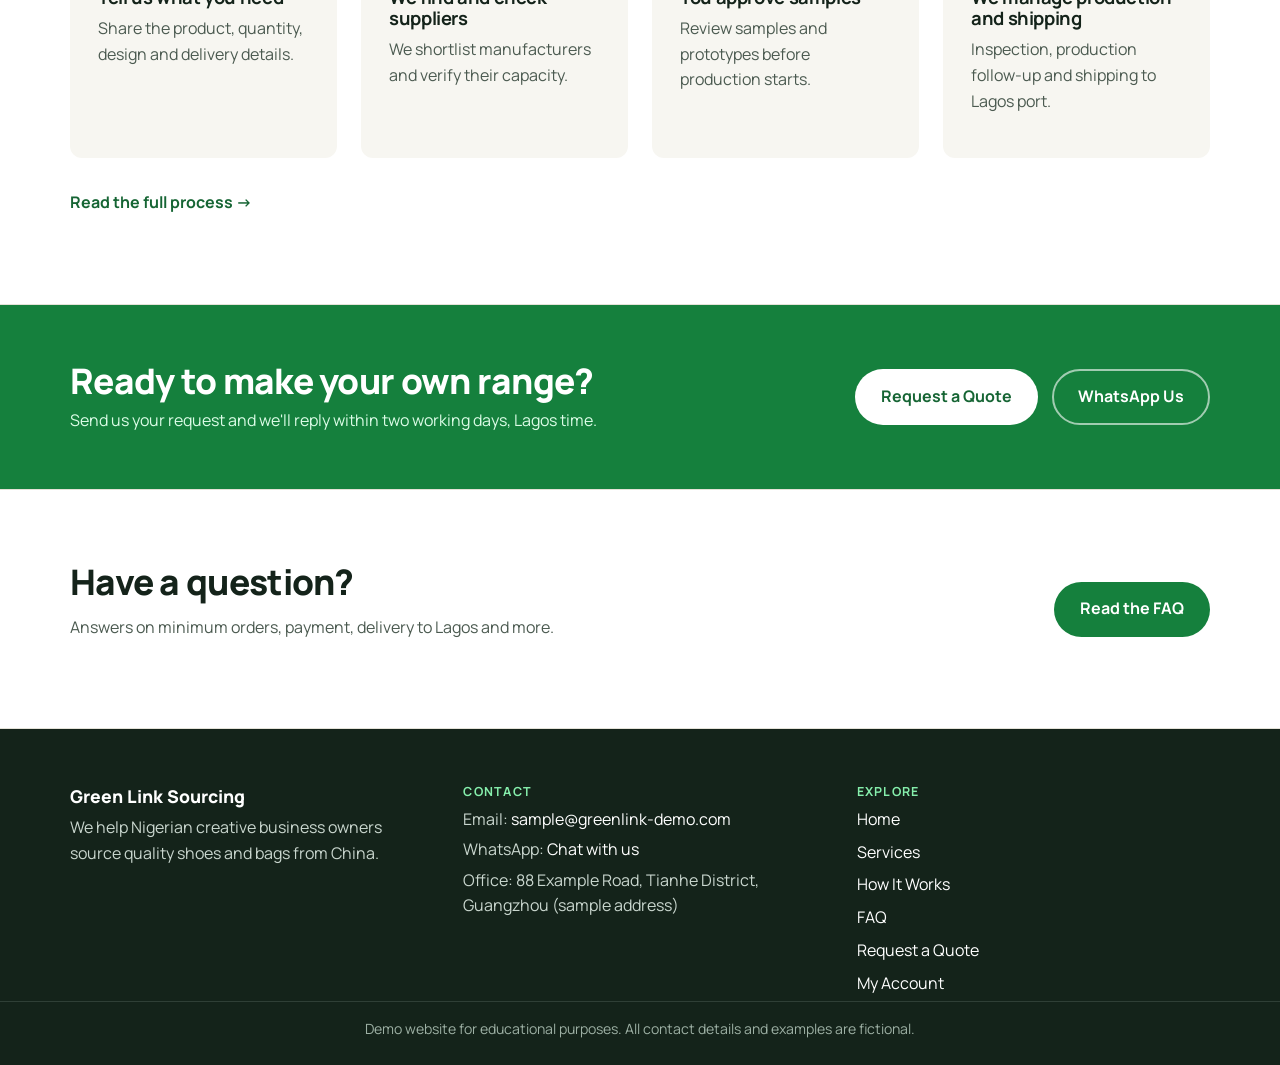
==== commit c9ab24d2: "ChatFAQ" ====
--- a/index.html
+++ b/index.html
@@ -60,7 +60,7 @@
       <div><span class="terms-label">Quotes</span><span class="terms-value">In USD</span></div>
       <div><span class="terms-label">Payment</span><span class="terms-value">50% deposit, 50% before shipment</span></div>
       <div><span class="terms-label">Delivery</span><span class="terms-value">To Lagos port (CIF Lagos)</span></div>
-      <div><span class="terms-label">Coverage</span><span class="terms-value">Nationwide</span></div>
+      <div><span class="terms-label">Coverage</span><span class="terms-value">Lagos only for now</span></div>
     </div>
   </section>
 
